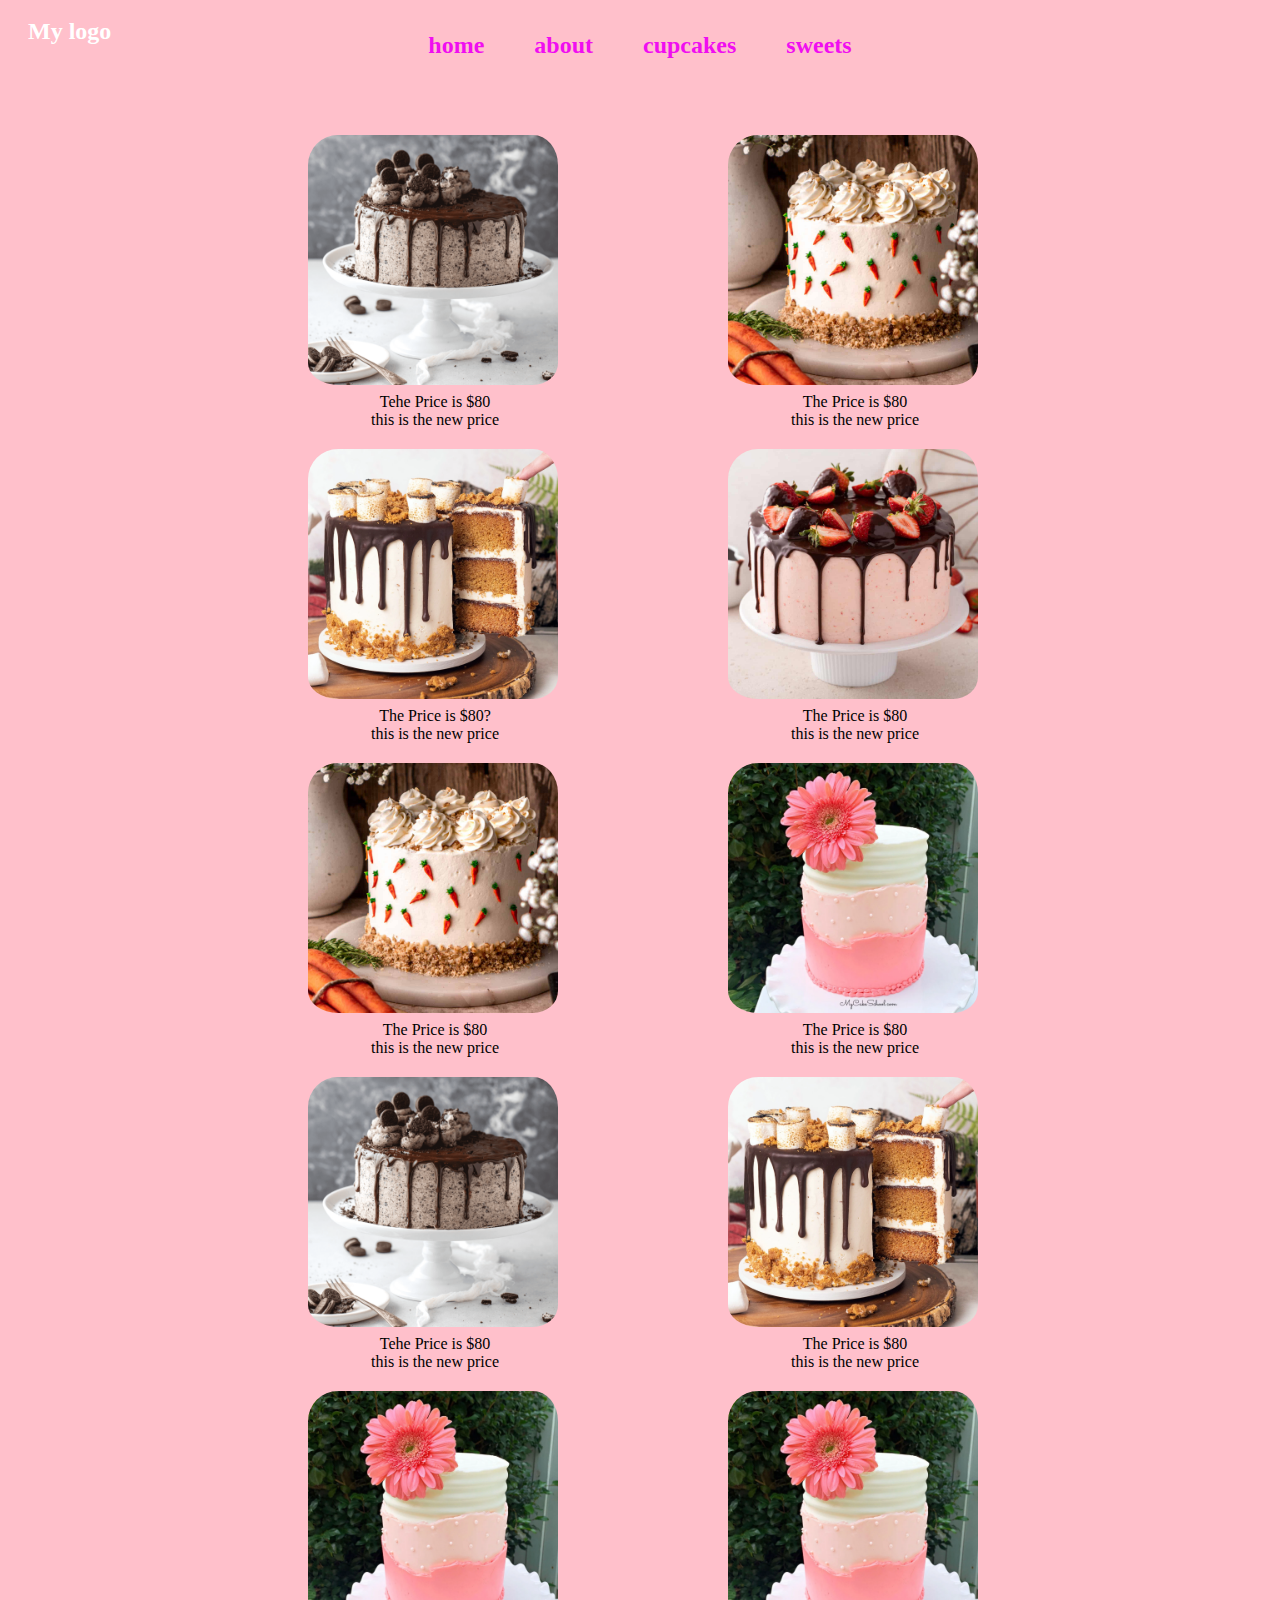
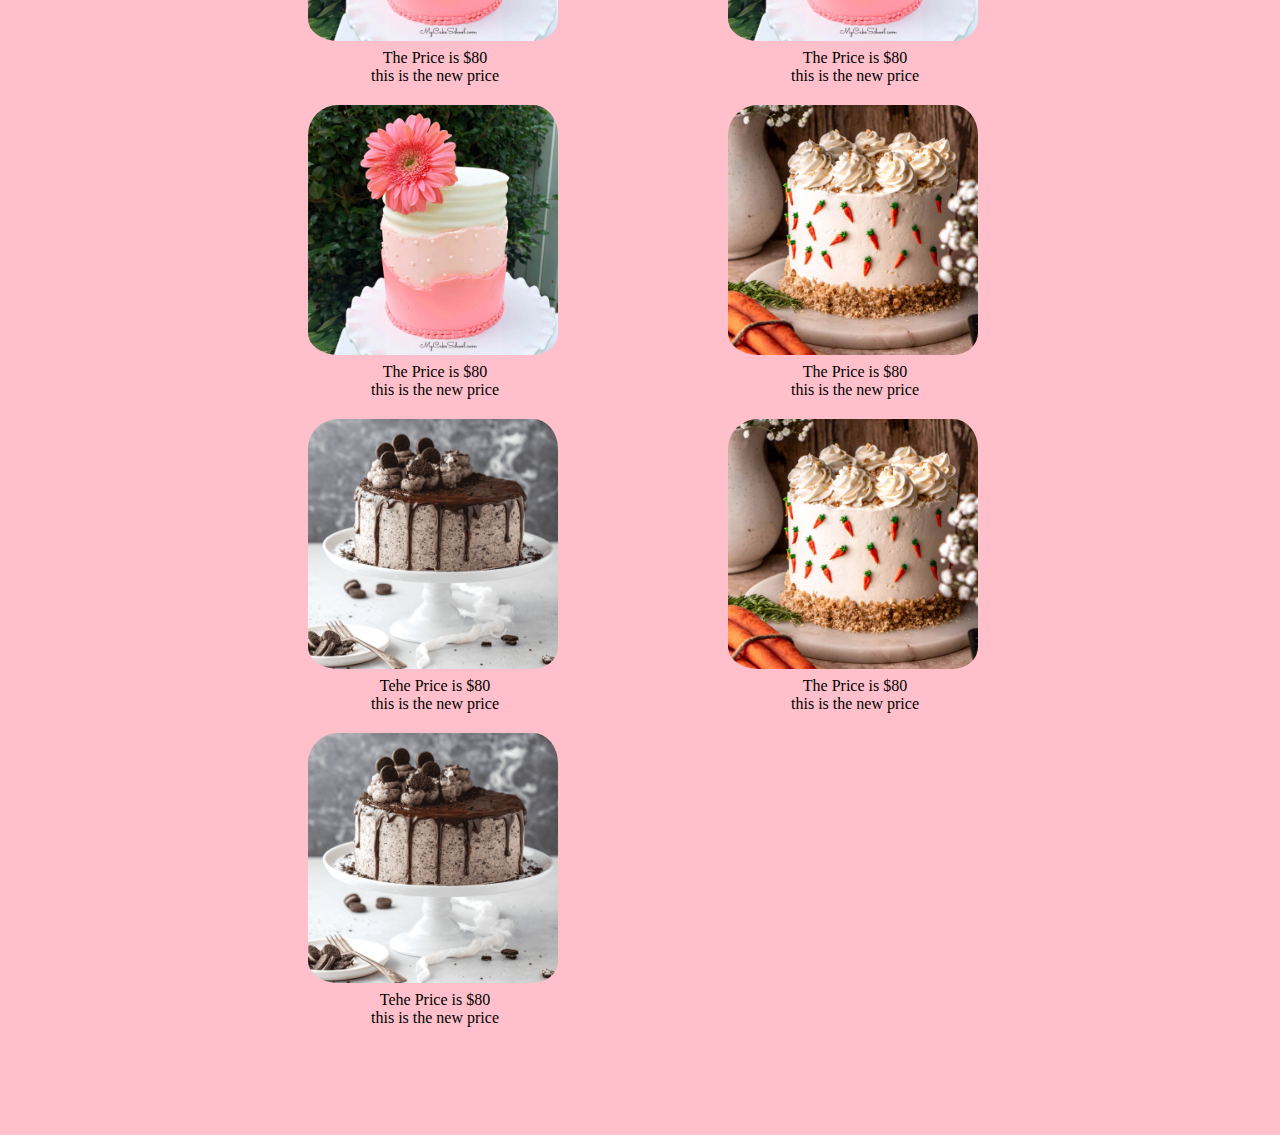
==== index.html @ 932d5a22 "Added a navbar, and images with each its only styling, flexbox, and scalability" ====
<!DOCTYPE html>
<html lang="en">
<head>
    <meta charset="UTF-8">
    <meta name="viewport" content="width=device-width, initial-scale=1.0">
    <title>Cakes</title>
    <link rel="stylesheet" href="styles.css">
</head>
<body>
    <nav class="navbar">
        <div class="nav-logo">My logo 
            <ul class="nav-links">
                <li><a href = "#home">home</a></li>
                <li><a href = "#about">about</a></li>
                <li><a href = "#cupcakes">cupcakes</a></li>
                <li><a href = "#sweets">sweets</a></li>    
            </ul>
            
        </div>

    
    </nav>

    <div class="image-grid">
        <p><img src="./pics/oreo.jpeg" alt="orea">Tehe Price is $80<br> this is the new price </p>        
        <p><img src="./pics/carrot.jpg" alt="girl">The Price is $80 <br> this is the new price</p>
        <p><img src="./pics/smores.jpeg" alt="smores.jpeg"> The Price is $80?<br> this is the new price</p>
        <p><img src="./pics/strawberry.jpg" alt="long">The Price is $80<br> this is the new price</p>
        <p><img src="./pics/carrot.jpg" alt="girl">The Price is $80<br> this is the new price</p>
        <p><img src="./pics/colorful.jpeg" alt="bunny">The Price is $80<br> this is the new price</p>
        <p><img src="./pics/oreo.jpeg" alt="oreo">Tehe Price is $80<br> this is the new price</p>
        <p><img src="./pics/smores.jpeg" alt="smores.jpeg">The Price is $80<br> this is the new price</p>
        <p><img src="./pics/colorful.jpeg" alt="colorful.jpeg">The Price is $80<br> this is the new price</p>
        <p><img src="./pics/colorful.jpeg" alt="colorful.jpeg">The Price is $80<br> this is the new price</p>
        <p><img src="./pics/colorful.jpeg" alt="colorful.jpeg">The Price is $80<br> this is the new price</p>
        <p><img src="./pics/carrot.jpg" alt="girl">The Price is $80<br> this is the new price</p>
        <p><img src="./pics/oreo.jpeg" alt="oreo">Tehe Price is $80<br> this is the new price</p> 
        <p><img src="./pics/carrot.jpg" alt="girl">The Price is $80<br> this is the new price</p>
        <p><img src="./pics/oreo.jpeg" alt="oreo">Tehe Price is $80<br> this is the new price</p> 
     </div>
</body>
</html>
---- styles.css ----
body {
    background-color: pink;
}

.navbar {
    display: flex;
    justify-content: space-between;
    align-items: center;
    padding: 10px 20px;
    color: #fff;
    
}

.nav-logo {
    font-size: 1.5em;
    font-weight: bold;
}

.nav-links {
    list-style: none;
    display: flex; /* Flexbox for horizontal alignment */
    justify-content: center; /* Center items horizontally */
    align-items: center; /* Center items vertically */
    gap: 50px; /* Spacing between links */
    position: absolute; /* Required for centering using top/left */
    top: 5%; /* Move down to 50% of the viewport height */
    left: 50%; /* Move right to 50% of the viewport width */
    transform: translate(-50%, -50%); /* Offset by half the width and height to center */
    padding: 0;
    margin: 0;
  }
  

.nav-links li{
    display: inline;
    

}

.nav-links a{
    text-decoration: none;
    color: rgb(240, 14, 240);
    
    transition: color 0.3s;
}

.nav-links a:hover {
    color: rgb(244, 50, 82);
}

/* imaage sections */
.image-grid {

    display: grid;
    /* grid-template-columns: repeat(4,300px); */
    grid-template-columns: repeat(auto-fit, minmax(400px,400px));
    /* padding-bottom: 200px; */
    /* padding-left: 40px;
    padding-right: 50px; */
    padding: 80px 20px 100px 80px;
    /* grid-template-rows: 150px 200px; */
    margin-right: 50px ;
    margin-left: 50;
    gap: 20px;
    place-items: center;
    align-items: center;
    justify-content: center;
    transition: transform 0.5s ease-in-out;
    transform: scale(1);                                    /* able to scale opacity, and scaling the size of the image */
    /* background-color: black; */
}

.image-grid img {
    width: 250px; /* Set a fixed width ||  The height: 200px combined with object-fit: cover is causing the images to maintain their aspect ratio while filling a 200px height container. */
    height: 250px;/* Set a fixed height */
    padding-right: 5px;
    padding-bottom: 8px;
    align-items: center;
    justify-content: center;
    /* height: 100%; */
    object-fit: cover; /* this is op, it makes the image good quality changes the scene a bit */
    border-radius: 30px;
}

.image-grid p {
    
    margin: 0;
    padding: 0;
    display: flex;
    text-align: center;
    flex-direction: column;
    align-items: center;
    font-size: 16px;
    color: var(--color);
    

}
.image-grid img:hover {
    transform: scale(1.1);
    /* border-radius: 0; */
    
    
    /* width: 280px;
    height: 280px; */
    /* transition-delay: 5; */
    /* content: url('./pics/blossom.jpg'); */
} 
/* These are all the individiual Photos for slide show presentations -------------------------------------------------------------------------------------------------------------------------------- */

img[src='./pics/blossom.jpg']:hover {  /* blossom => anime girl*/

    content: url('./pics/animegirl.jpg');
}
img[src='./pics/animegirl.jpg']:hover {     /* animegirl => long*/
    content: url('./pics/long.jpg');
}
img[src='./pics/bunny.jpg']:hover{ 
    content: url('./pics/stretch.jpg')       /* bunny => stretch*/
}
img[src='./pics/stretch.jpg']:hover {
    content: url('./pics/bunny.jpg');       /* stretch => bunny*/
}
img[src='./pics/long.jpg']:hover{
    content: url('./pics/stretch.jpg');     /* long => stretch*/
}
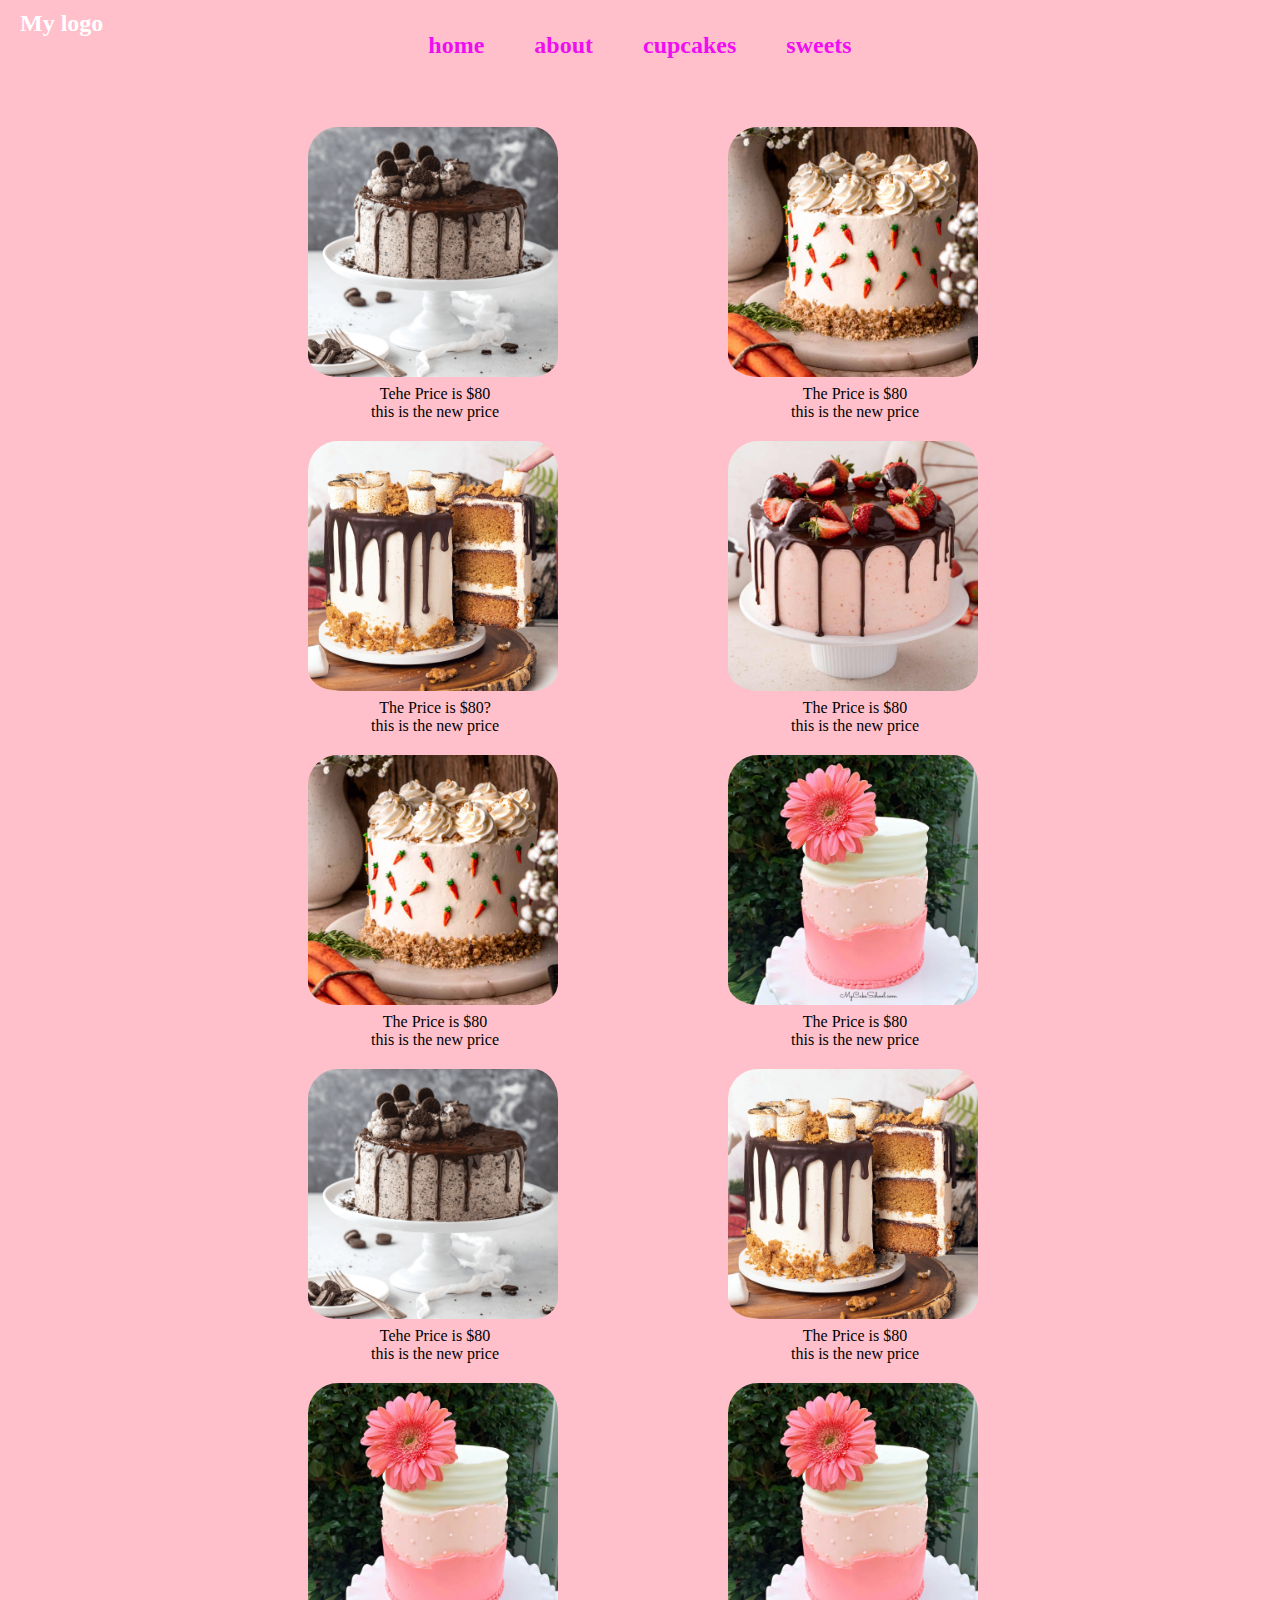
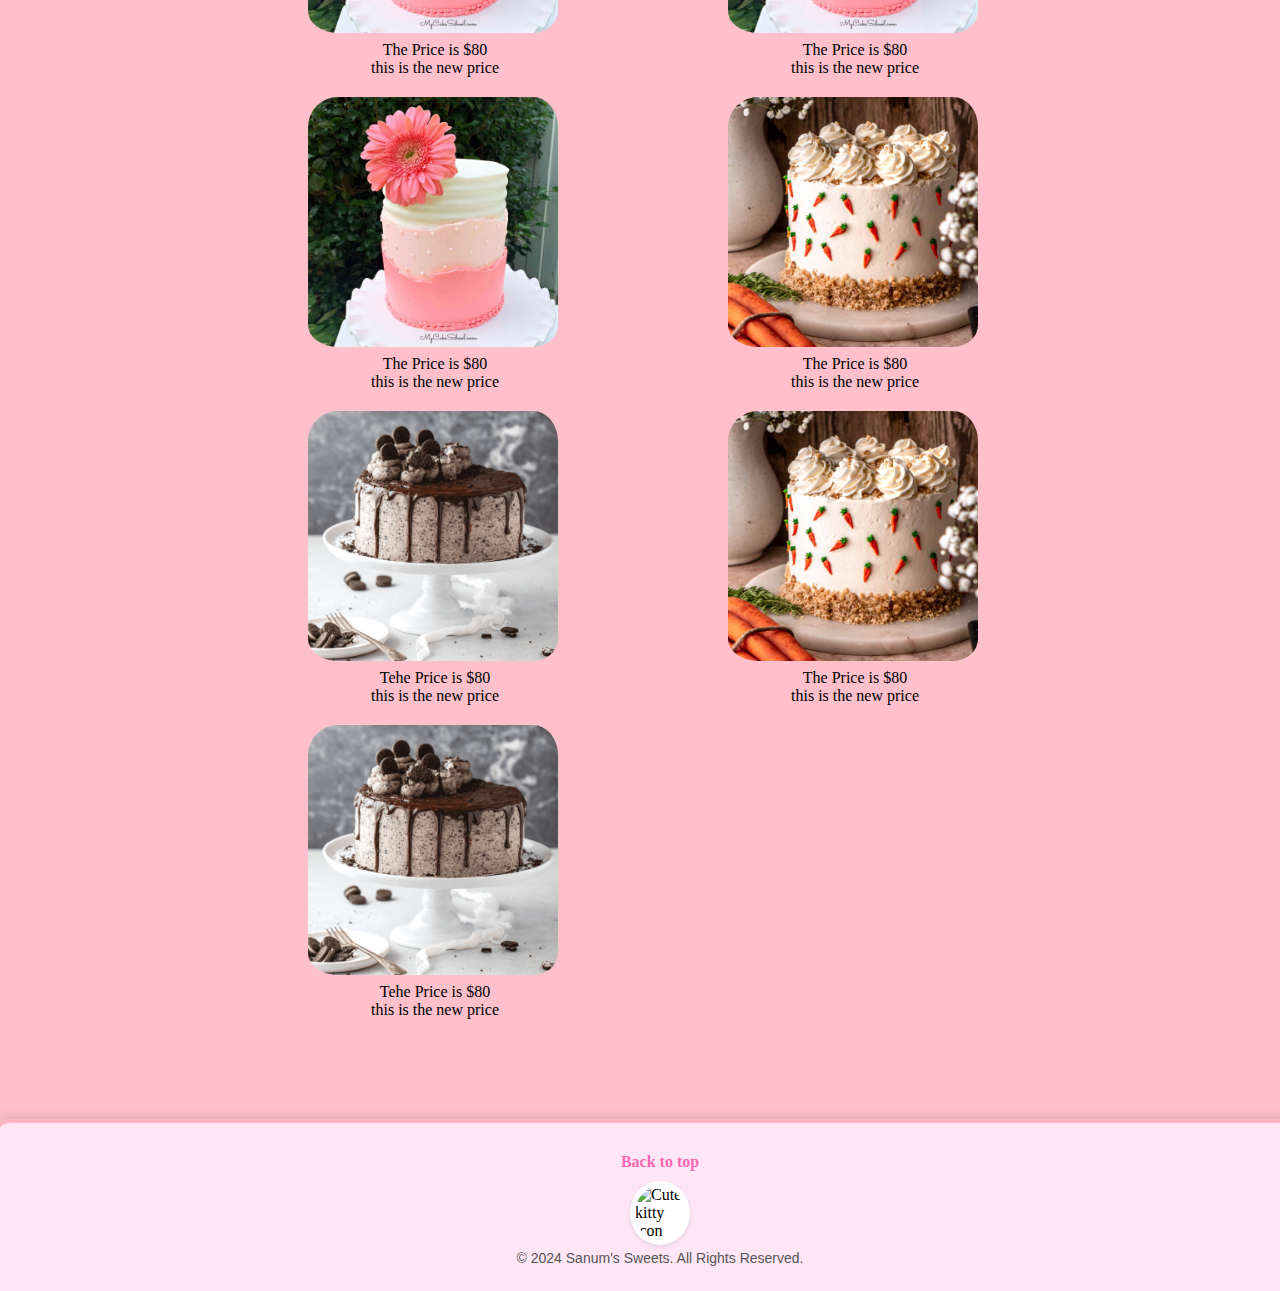
==== commit df1d2d59: "Redesigned the footer with a pastel pink background, rounded corners, and a cute kitty icon. Added a" ====
--- a/index.html
+++ b/index.html
@@ -38,5 +38,13 @@
         <p><img src="./pics/carrot.jpg" alt="girl">The Price is $80<br> this is the new price</p>
         <p><img src="./pics/oreo.jpeg" alt="oreo">Tehe Price is $80<br> this is the new price</p> 
      </div>
+
+     <footer>
+        <a href="#top">Back to top</a>
+        <img src="https://encrypted-tbn0.gstatic.com/images?q=tbn:ANd9GcQUD9t75Qte9-vllwHsioZfg6RMy94X85GHIA&s" alt="Cute kitty icon">
+        <p>© 2024 Sanum's Sweets. All Rights Reserved.</p>
+    </footer>
+    
+    
 </body>
 </html>--- a/styles.css
+++ b/styles.css
@@ -1,5 +1,12 @@
-body {
+:root{
+    --cottonB: rgb(133, 190, 240);
+    --pink: pink; /* Hot Pink */
+}
+body, html {
     background-color: pink;
+    margin: 0;
+    padding: 0;
+    width: 100%;
 }
 
 .navbar {
@@ -91,35 +98,94 @@
     flex-direction: column;
     align-items: center;
     font-size: 16px;
-    color: var(--color);
+    color: rgb(0, 0, 0);
     
 
 }
 .image-grid img:hover {
     transform: scale(1.1);
-    /* border-radius: 0; */
+} 
+/* These are all the individiual Photos for slide show presentations -------------------------------------------------------------------------------------------------------------------------------- */
+/* 
+img[src='./pics/blossom.jpg']:hover {  
+
+    content: url('./pics/oreo.jpg');
+}
+img[src='./pics/oreo.jpg']:hover {    
+    content: url('./pics/long.jpg');
+}
+img[src='./pics/strawberry.jpg']:hover{ 
+    content: url('./pics/pink.jpeg')       
+}
+img[src='./pics/stretch.jpg']:hover {
+    content: url('./pics/strawberry.jpg');       
+}
+img[src='./pics/long.jpg']:hover{
+    content: url('./pics/pink.jpeg');     
+} */
+
+
+/* scrollbar */
+::-webkit-scrollbar {
+    width: 8px;
+}
+::-webkit-scrollbar {
+    background: none;
+}
+::-webkit-scrollbar-thumb {
+    background: var(--cottonB);
+    border-radius: 40px;
+    margin-right: 20px;
     
     
-    /* width: 280px;
-    height: 280px; */
-    /* transition-delay: 5; */
-    /* content: url('./pics/blossom.jpg'); */
-} 
-/* These are all the individiual Photos for slide show presentations -------------------------------------------------------------------------------------------------------------------------------- */
+    
+}
 
-img[src='./pics/blossom.jpg']:hover {  /* blossom => anime girl*/
+::selection {
+    background-color: none;
+    color:  var(--cottonB);
+}
 
-    content: url('./pics/animegirl.jpg');
+footer {
+    background-color: #ffe6f7; /* Soft pastel pink */
+    margin: 0;
+    padding: 20px;
+    height: auto;
+    width: 100%;
+    display: flex;
+    flex-direction: column;
+    align-items: center;
+    justify-content: center;
+    border-top: 4px solid #ffb6c1; /* Light border for decoration */
+    box-shadow: 0 -4px 10px rgba(0, 0, 0, 0.1); /* Soft shadow */
+    border-radius: 10px 10px 0 0; /* Rounded top corners */
 }
-img[src='./pics/animegirl.jpg']:hover {     /* animegirl => long*/
-    content: url('./pics/long.jpg');
+
+footer p {
+    color: #555; /* Softer text color */
+    margin: 5px 0;
+    font-size: 14px;
+    font-family: "Comic Sans MS", cursive, sans-serif; /* Playful font */
 }
-img[src='./pics/bunny.jpg']:hover{ 
-    content: url('./pics/stretch.jpg')       /* bunny => stretch*/
+
+footer a {
+    text-decoration: none;
+    color: #ff69b4; /* Hot pink link */
+    font-weight: bold;
+    margin-top: 10px;
 }
-img[src='./pics/stretch.jpg']:hover {
-    content: url('./pics/bunny.jpg');       /* stretch => bunny*/
+
+footer a:hover {
+    color: #ff1493; /* Darker pink on hover */
+    text-decoration: underline;
 }
-img[src='./pics/long.jpg']:hover{
-    content: url('./pics/stretch.jpg');     /* long => stretch*/
-}+
+footer img {
+    width: 50px; /* Cute icon size */
+    height: auto;
+    margin-top: 10px;
+    border-radius: 50%; /* Make it circular */
+    background: #fff; /* Add background for contrast */
+    padding: 5px; /* Padding for the circular icon */
+    box-shadow: 0 2px 5px rgba(0, 0, 0, 0.1); /* Subtle shadow */
+}
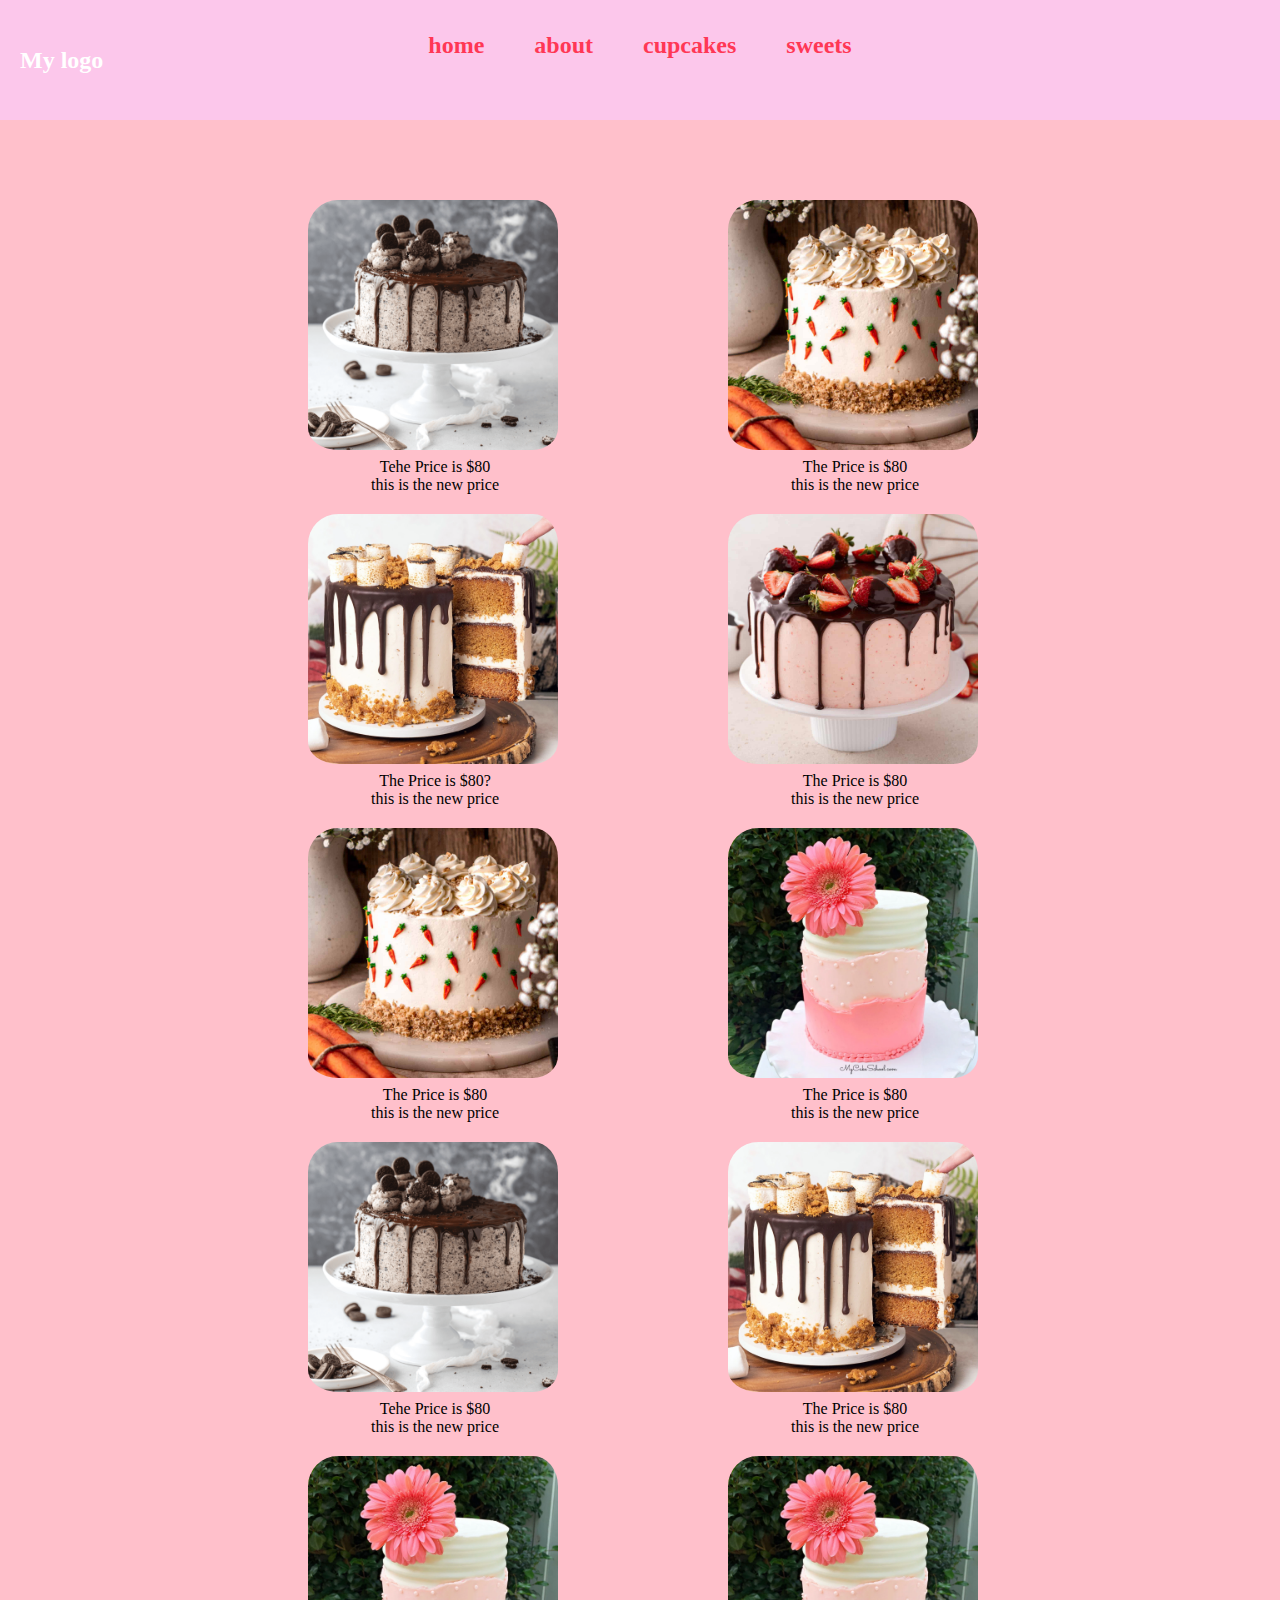
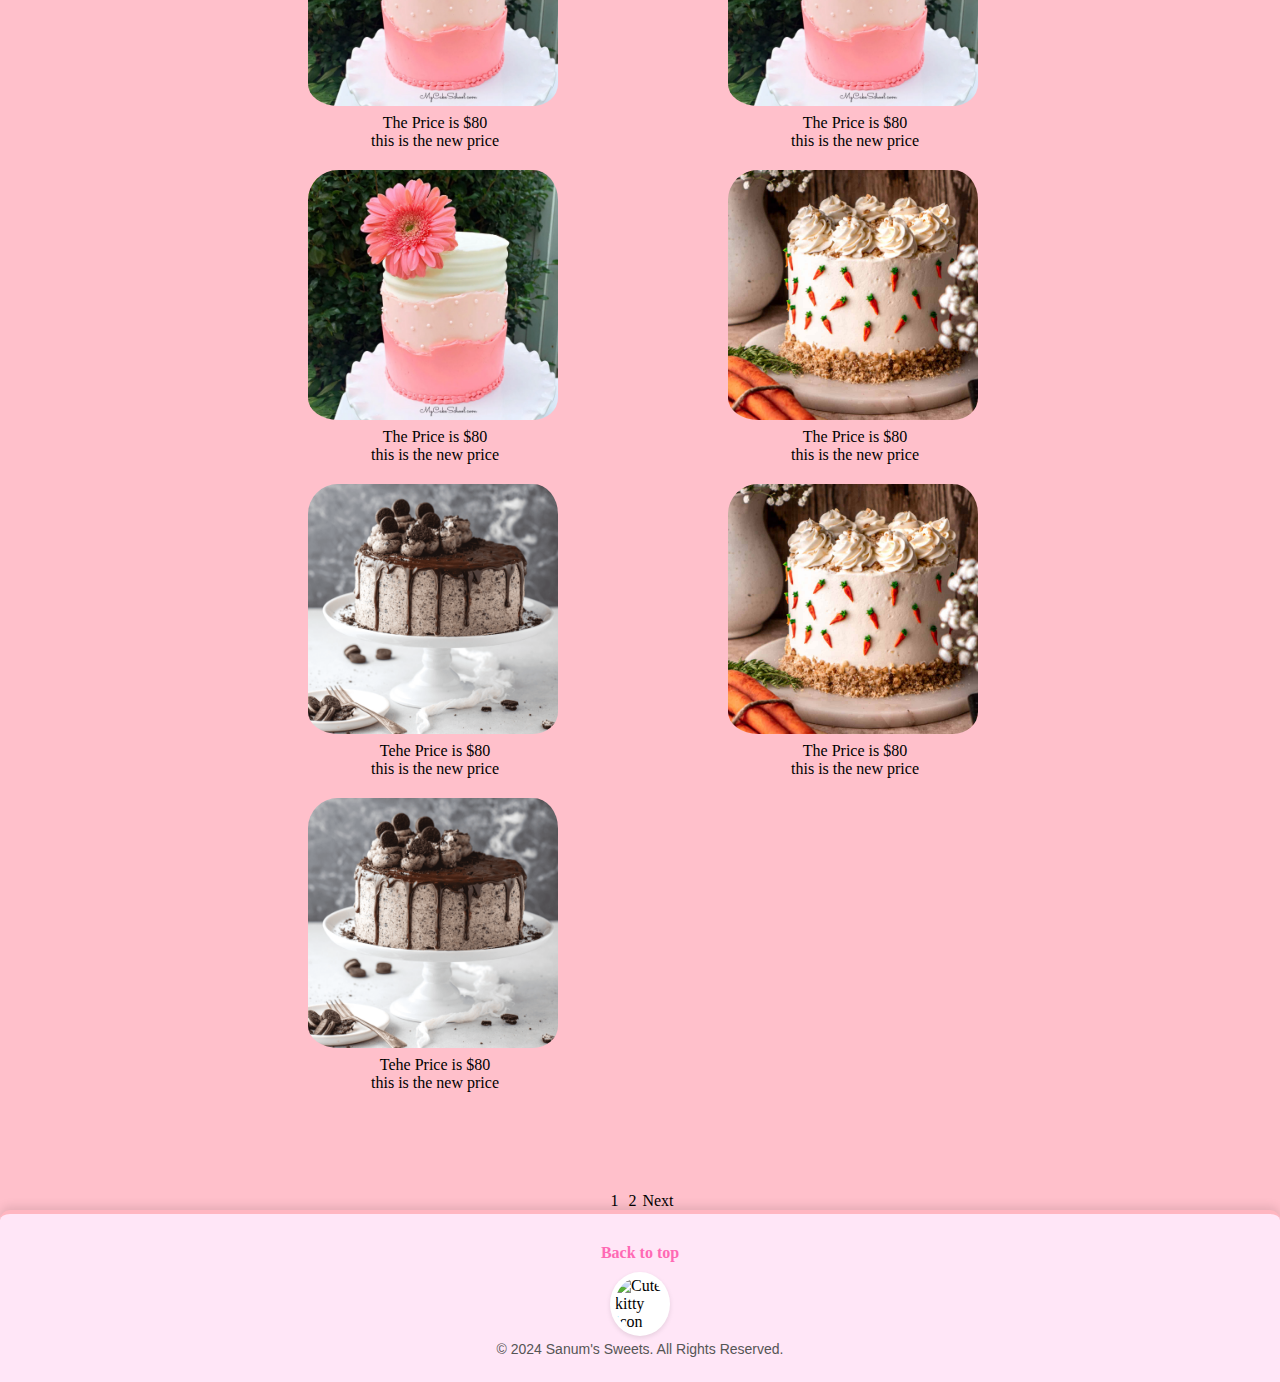
==== commit 968d2fef: "Added a second page with a new design. Updated the styling for the footer to enhance its appearance." ====
--- a/index.html
+++ b/index.html
@@ -39,7 +39,15 @@
         <p><img src="./pics/oreo.jpeg" alt="oreo">Tehe Price is $80<br> this is the new price</p> 
      </div>
 
+    <div class="page-numbers">
+        <a id="one" href="index.html">1</a>
+        <a id="two" href="page2.html">2</a>
+        <a id="next" href="page2.html">Next</a>
+
+    </div>
+
      <footer>
+       
         <a href="#top">Back to top</a>
         <img src="https://encrypted-tbn0.gstatic.com/images?q=tbn:ANd9GcQUD9t75Qte9-vllwHsioZfg6RMy94X85GHIA&s" alt="Cute kitty icon">
         <p>© 2024 Sanum's Sweets. All Rights Reserved.</p>
--- a/styles.css
+++ b/styles.css
@@ -15,6 +15,8 @@
     align-items: center;
     padding: 10px 20px;
     color: #fff;
+    background-color: #fcc7eb;;
+    height: 100px;
     
 }
 
@@ -35,6 +37,7 @@
     transform: translate(-50%, -50%); /* Offset by half the width and height to center */
     padding: 0;
     margin: 0;
+   
   }
   
 
@@ -46,7 +49,7 @@
 
 .nav-links a{
     text-decoration: none;
-    color: rgb(240, 14, 240);
+    color: rgb(255, 55, 85);
     
     transition: color 0.3s;
 }
@@ -159,6 +162,8 @@
     border-top: 4px solid #ffb6c1; /* Light border for decoration */
     box-shadow: 0 -4px 10px rgba(0, 0, 0, 0.1); /* Soft shadow */
     border-radius: 10px 10px 0 0; /* Rounded top corners */
+    /* overflow-x: hidden; */
+    box-sizing: border-box;
 }
 
 footer p {
@@ -189,3 +194,29 @@
     padding: 5px; /* Padding for the circular icon */
     box-shadow: 0 2px 5px rgba(0, 0, 0, 0.1); /* Subtle shadow */
 }
+
+.page-numbers{
+    display: flex;
+    justify-content: center;
+    align-items: center;
+    gap: 2px;
+}
+:where(#one, #two, #next) {
+    /* border-radius: 0%; */
+    /* background-color: rgb(253, 228, 228); */
+    display: flex;
+    justify-content: center;
+    align-items: center;
+    text-decoration: none;
+    color: #000;
+
+}
+:where(#one, #two, #next):hover {
+    background-color: var(--cottonB);
+}
+.page-numbers #one, #two {
+    display: absolute;
+    padding: 0px 4px 0px 4px;
+    margin: 0;
+    gap: 0;
+}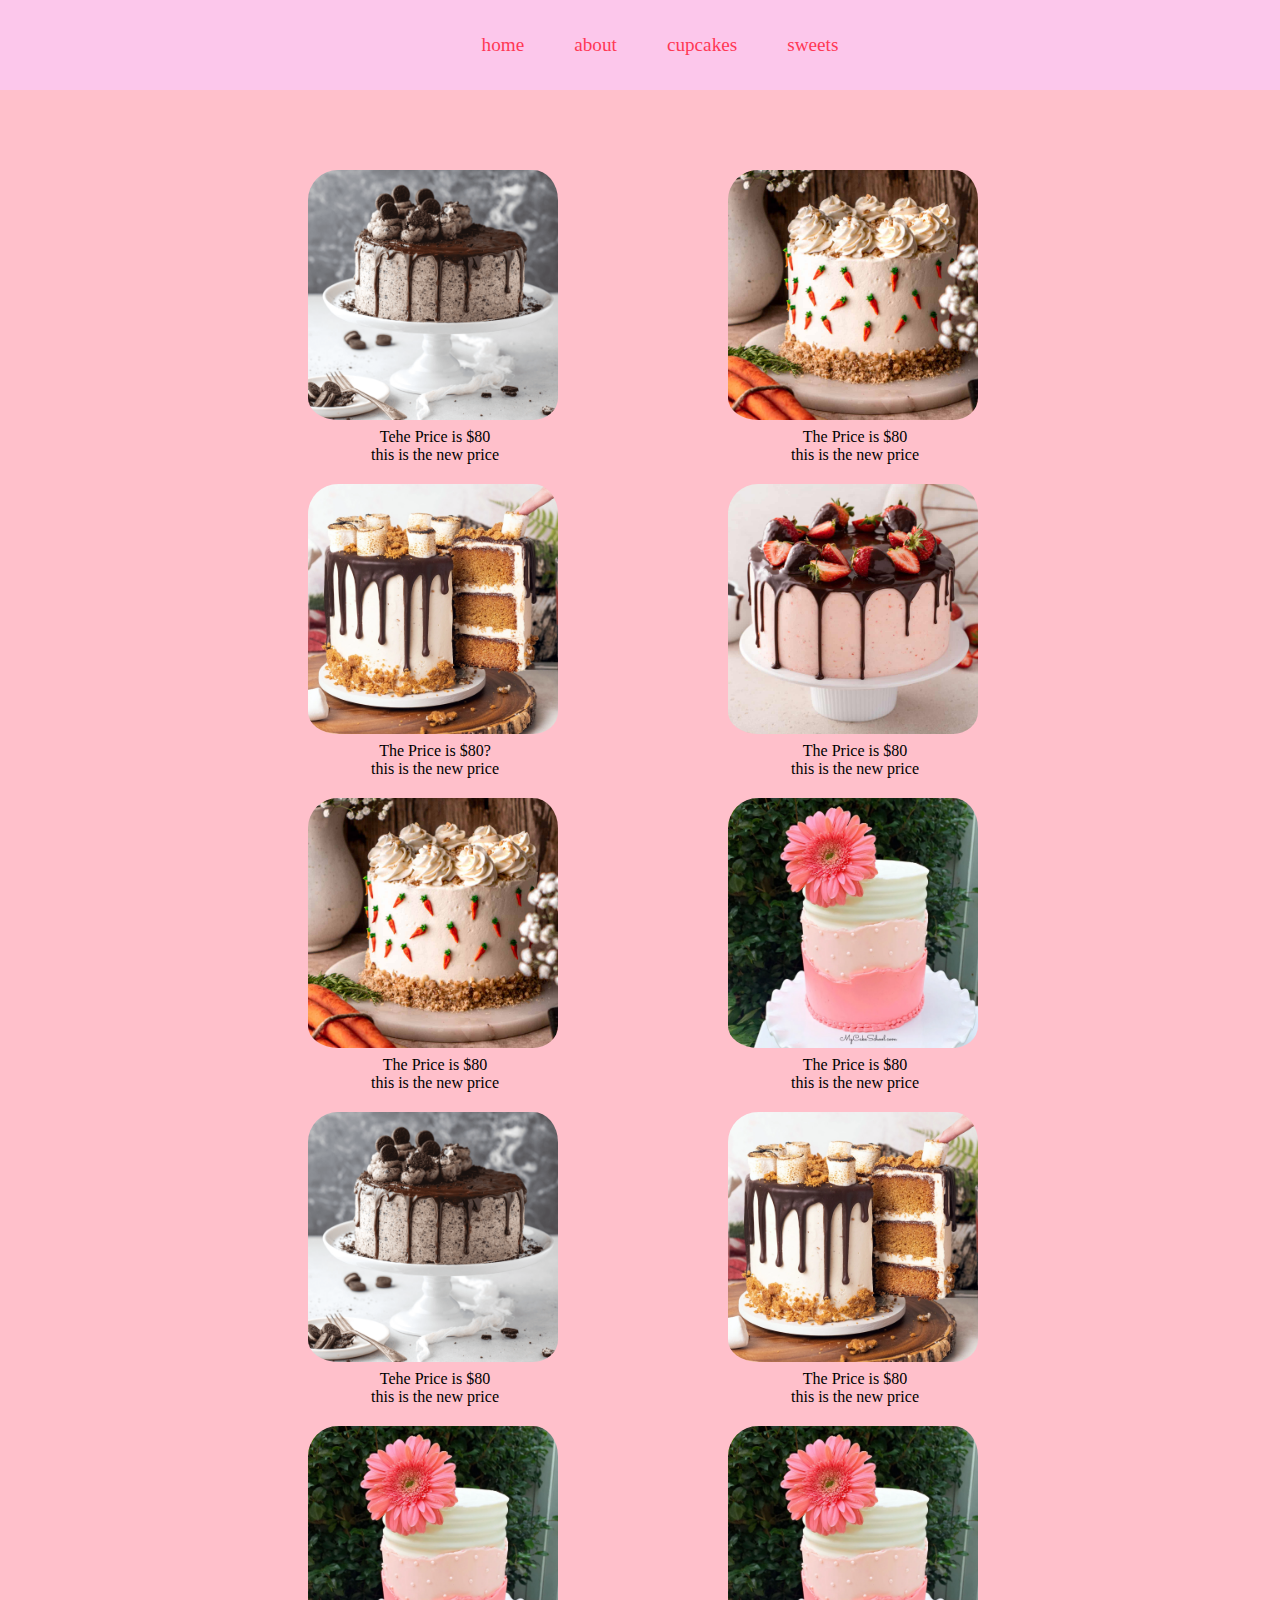
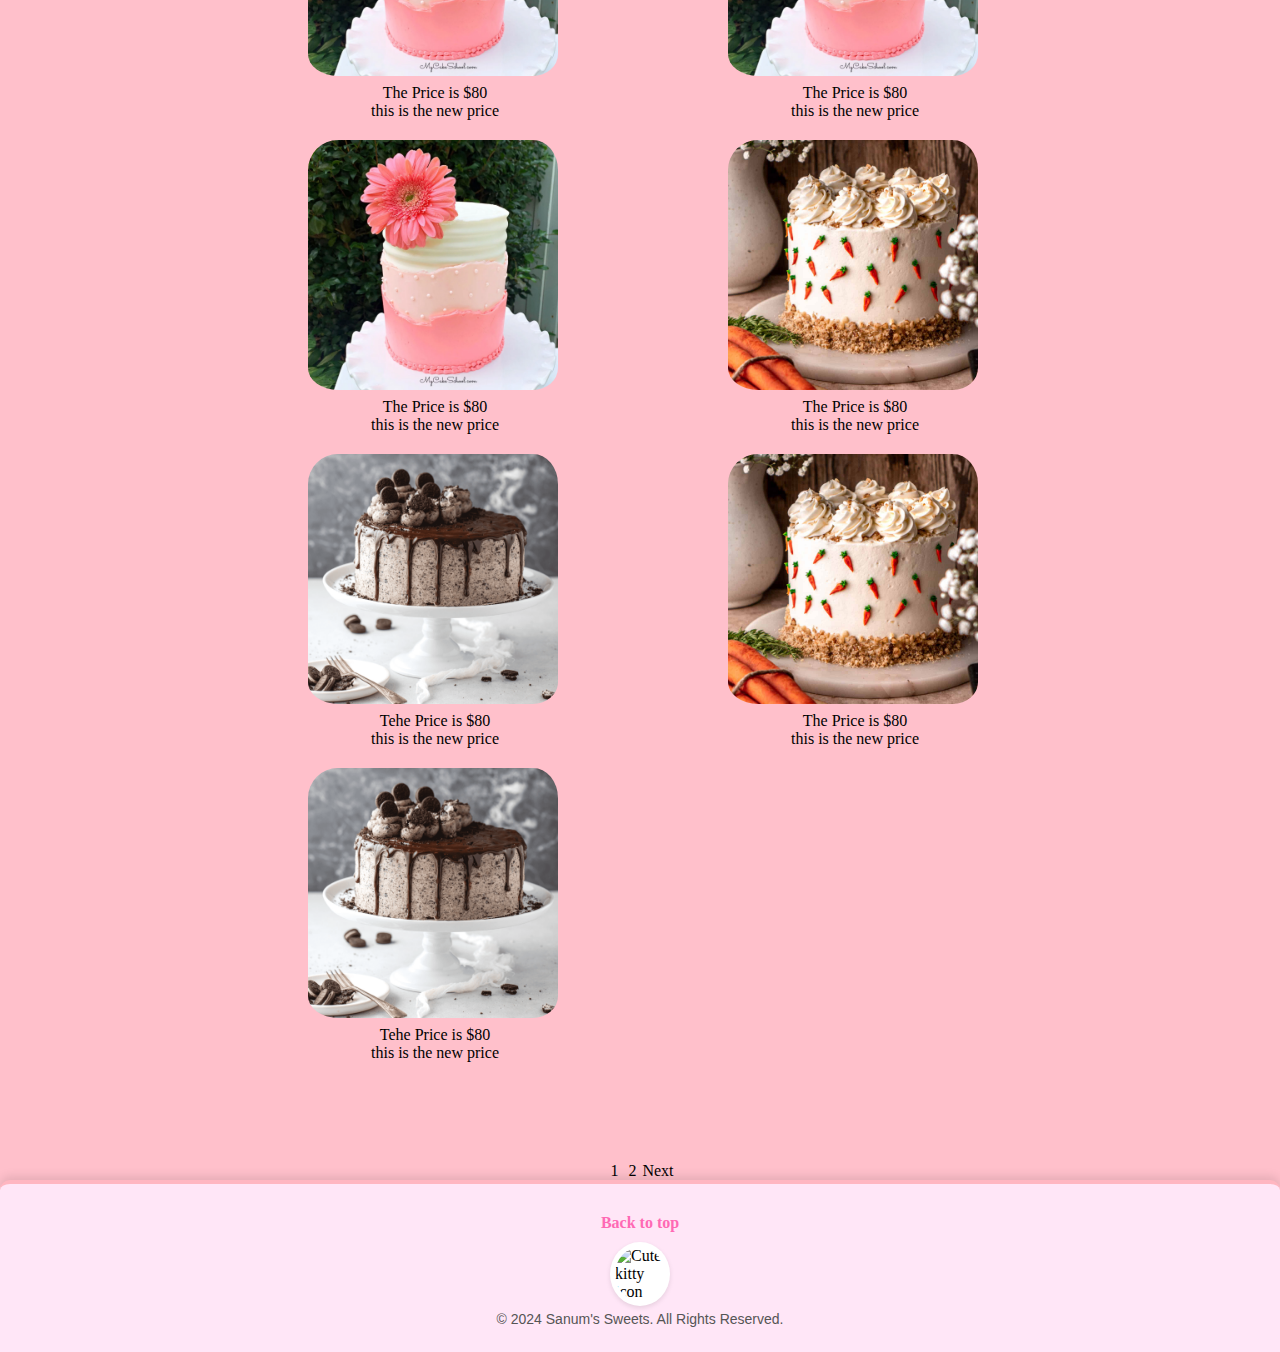
==== commit 283f3512: "Configuring the nav bar to be centered more accurately along with additional adjustment to the heade" ====
--- a/index.html
+++ b/index.html
@@ -8,17 +8,13 @@
 </head>
 <body>
     <nav class="navbar">
-        <div class="nav-logo">My logo 
+        <!-- <div class="nav-logo">Sanums Decorations</div> -->
             <ul class="nav-links">
                 <li><a href = "#home">home</a></li>
                 <li><a href = "#about">about</a></li>
                 <li><a href = "#cupcakes">cupcakes</a></li>
                 <li><a href = "#sweets">sweets</a></li>    
-            </ul>
-            
-        </div>
-
-    
+            </ul> 
     </nav>
 
     <div class="image-grid">
--- a/styles.css
+++ b/styles.css
@@ -11,32 +11,29 @@
 
 .navbar {
     display: flex;
-    justify-content: space-between;
-    align-items: center;
+    justify-content: center; /* Space between logo and nav links */
+    align-items: center; /* Center items vertically */
     padding: 10px 20px;
     color: #fff;
-    background-color: #fcc7eb;;
-    height: 100px;
-    
-}
+    background-color: #fcc7eb;
+    height: 70px;
+    display: flex;
+}
+
 
 .nav-logo {
     font-size: 1.5em;
     font-weight: bold;
-}
-
-.nav-links {
+    top: 0;
+}
+
+.navbar .nav-links {
     list-style: none;
     display: flex; /* Flexbox for horizontal alignment */
     justify-content: center; /* Center items horizontally */
     align-items: center; /* Center items vertically */
     gap: 50px; /* Spacing between links */
-    position: absolute; /* Required for centering using top/left */
-    top: 5%; /* Move down to 50% of the viewport height */
-    left: 50%; /* Move right to 50% of the viewport width */
-    transform: translate(-50%, -50%); /* Offset by half the width and height to center */
-    padding: 0;
-    margin: 0;
+    font-size: 1.2rem;
    
   }
   
@@ -212,7 +209,7 @@
 
 }
 :where(#one, #two, #next):hover {
-    background-color: var(--cottonB);
+    background-color:rgb(162, 216, 254);
 }
 .page-numbers #one, #two {
     display: absolute;
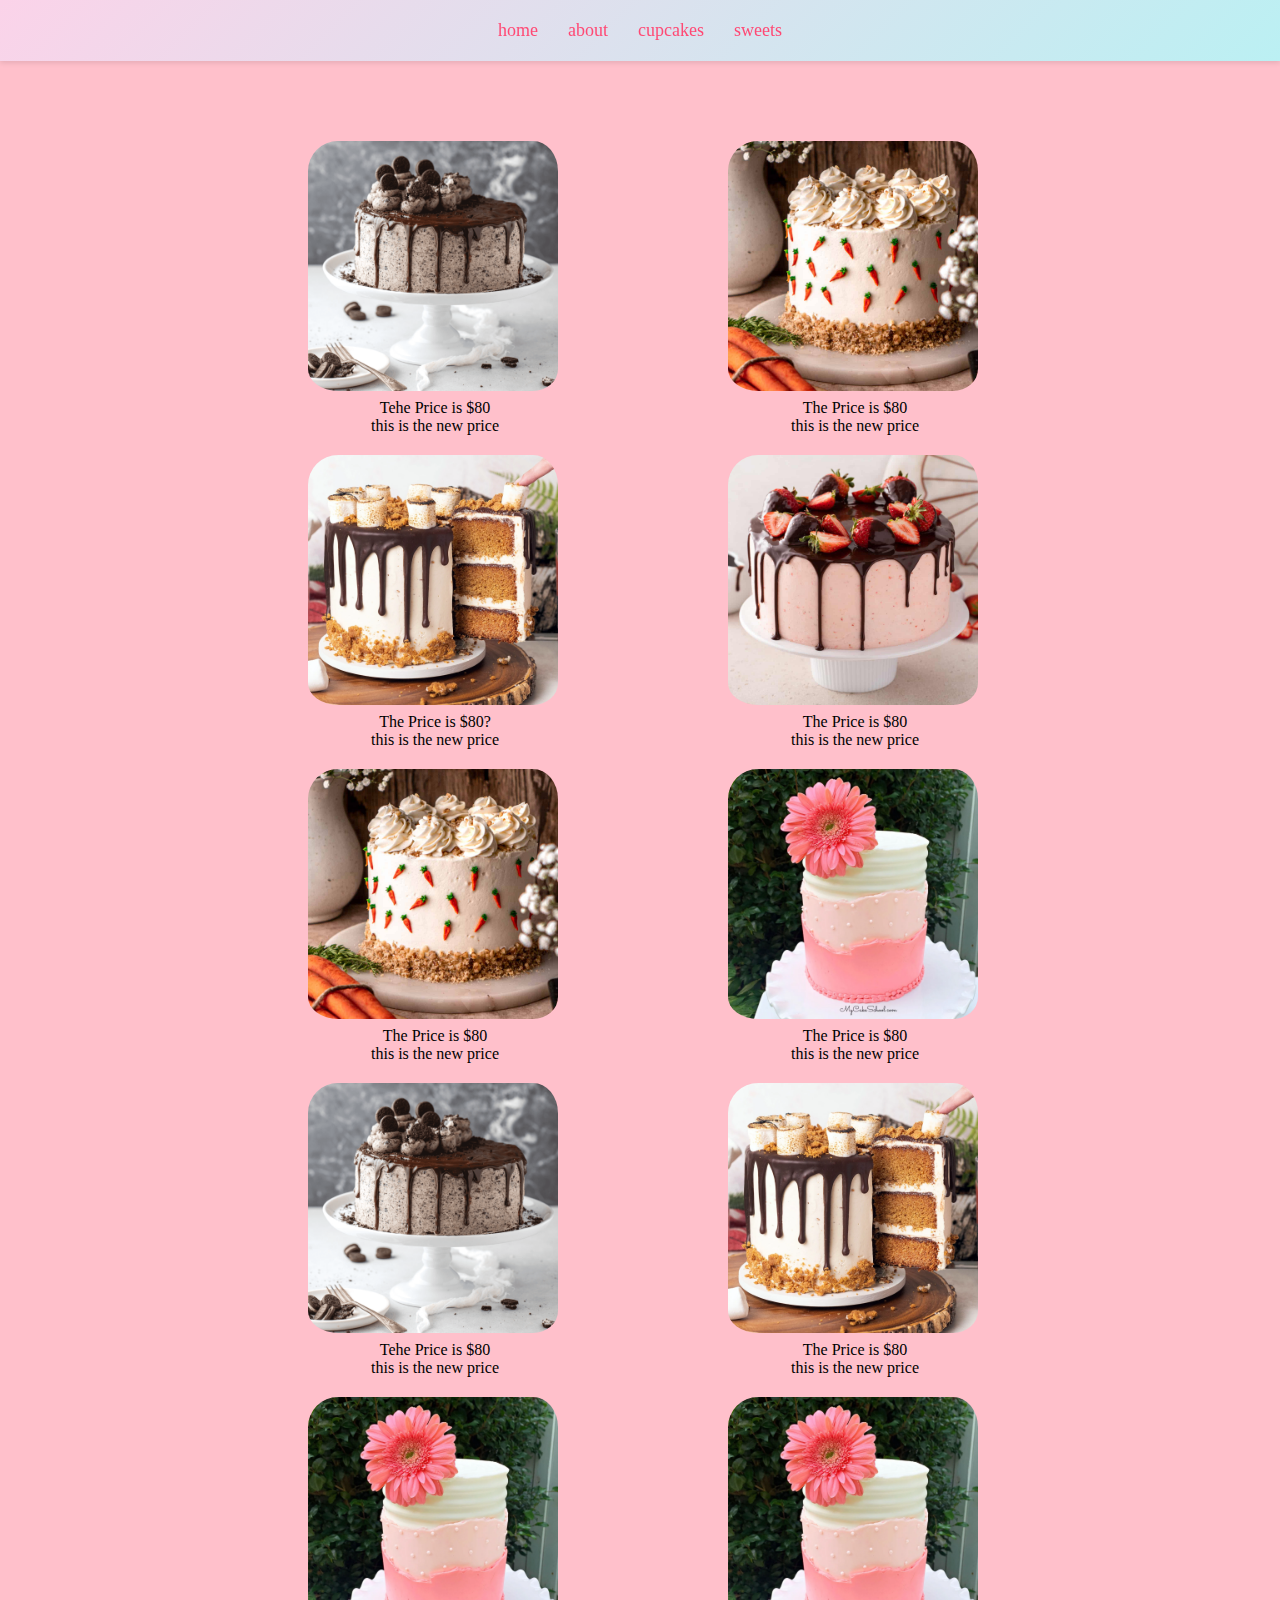
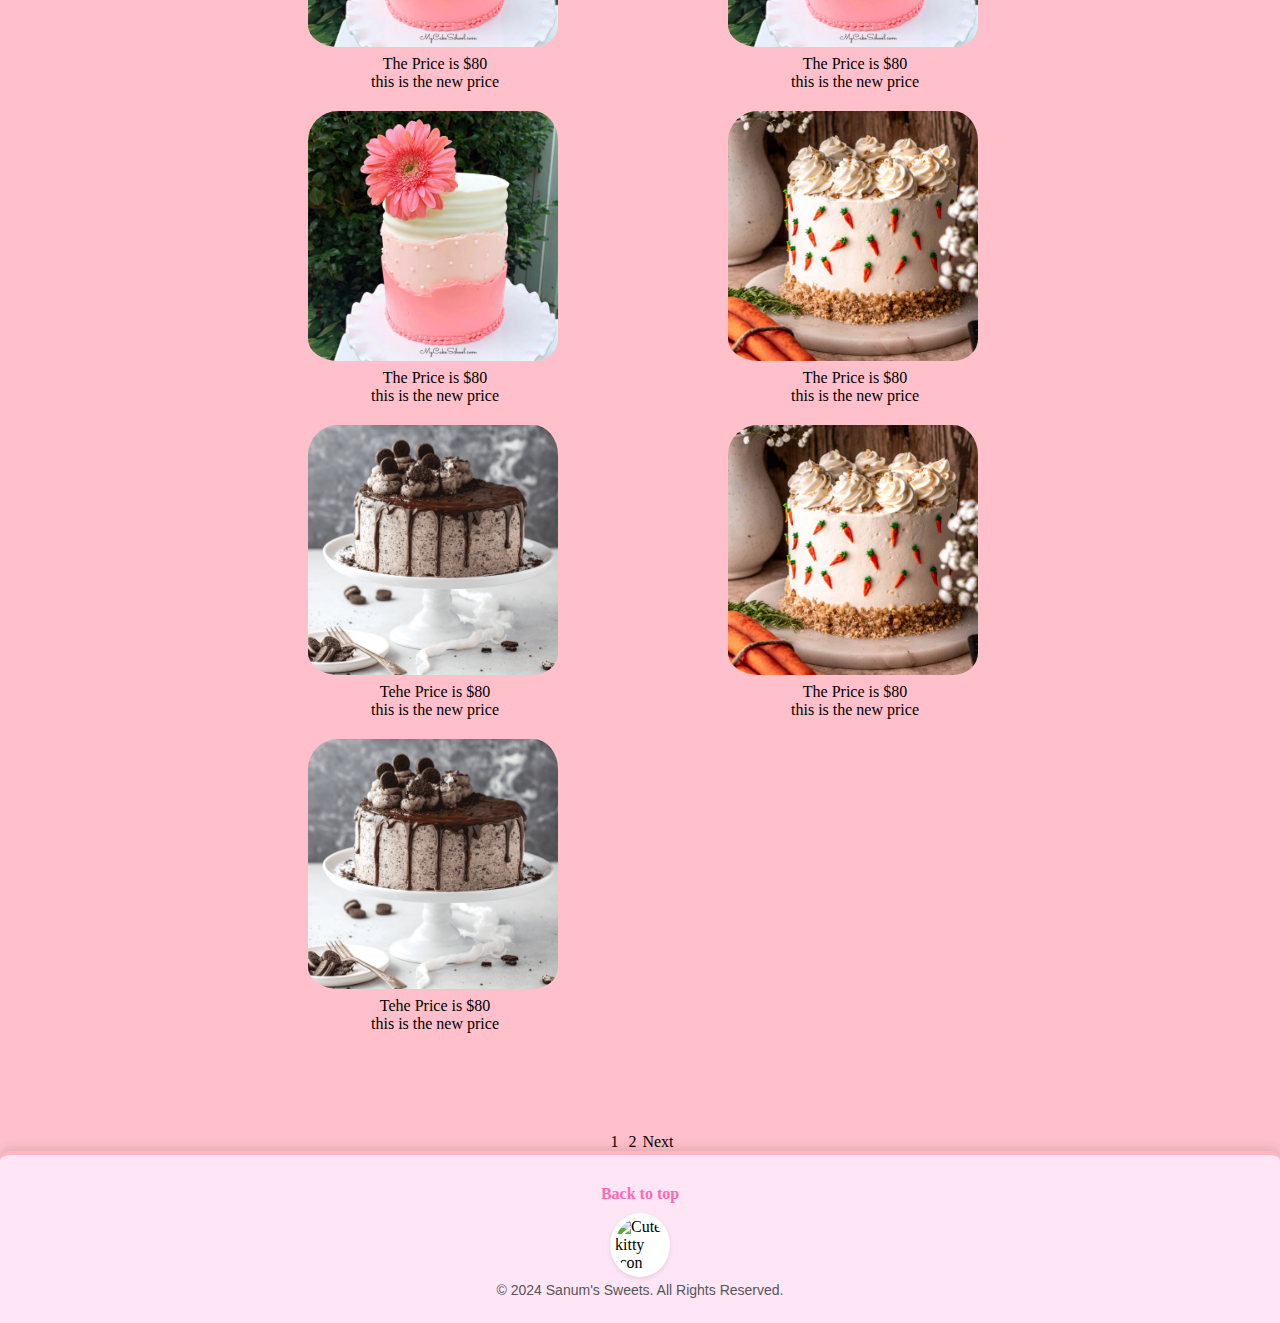
==== commit 6aedb601: "Improved header design to make it cuter, created a separate CSS file for styling, and optimized the " ====
--- a/index.html
+++ b/index.html
@@ -5,17 +5,10 @@
     <meta name="viewport" content="width=device-width, initial-scale=1.0">
     <title>Cakes</title>
     <link rel="stylesheet" href="styles.css">
+    <link rel="stylesheet" href="header.css">
 </head>
 <body>
-    <nav class="navbar">
-        <!-- <div class="nav-logo">Sanums Decorations</div> -->
-            <ul class="nav-links">
-                <li><a href = "#home">home</a></li>
-                <li><a href = "#about">about</a></li>
-                <li><a href = "#cupcakes">cupcakes</a></li>
-                <li><a href = "#sweets">sweets</a></li>    
-            </ul> 
-    </nav>
+    <div id="header-placeholder"></div>
 
     <div class="image-grid">
         <p><img src="./pics/oreo.jpeg" alt="orea">Tehe Price is $80<br> this is the new price </p>        
@@ -42,13 +35,9 @@
 
     </div>
 
-     <footer>
-       
-        <a href="#top">Back to top</a>
-        <img src="https://encrypted-tbn0.gstatic.com/images?q=tbn:ANd9GcQUD9t75Qte9-vllwHsioZfg6RMy94X85GHIA&s" alt="Cute kitty icon">
-        <p>© 2024 Sanum's Sweets. All Rights Reserved.</p>
-    </footer>
+    <div id="footer-placeholder"></div>
     
+    <script src="./template/load-template.js"></script>
     
 </body>
 </html>--- a/styles.css
+++ b/styles.css
@@ -9,51 +9,7 @@
     width: 100%;
 }
 
-.navbar {
-    display: flex;
-    justify-content: center; /* Space between logo and nav links */
-    align-items: center; /* Center items vertically */
-    padding: 10px 20px;
-    color: #fff;
-    background-color: #fcc7eb;
-    height: 70px;
-    display: flex;
-}
 
-
-.nav-logo {
-    font-size: 1.5em;
-    font-weight: bold;
-    top: 0;
-}
-
-.navbar .nav-links {
-    list-style: none;
-    display: flex; /* Flexbox for horizontal alignment */
-    justify-content: center; /* Center items horizontally */
-    align-items: center; /* Center items vertically */
-    gap: 50px; /* Spacing between links */
-    font-size: 1.2rem;
-   
-  }
-  
-
-.nav-links li{
-    display: inline;
-    
-
-}
-
-.nav-links a{
-    text-decoration: none;
-    color: rgb(255, 55, 85);
-    
-    transition: color 0.3s;
-}
-
-.nav-links a:hover {
-    color: rgb(244, 50, 82);
-}
 
 /* imaage sections */
 .image-grid {
--- a/header.css
+++ b/header.css
@@ -0,0 +1,35 @@
+header{
+    background: linear-gradient(135deg, #fbd3e9, #bbf0f3);
+    padding: 20px 0px;
+    text-align: center;
+    position: sticky;
+    top: 0;
+    z-index: 10;
+    box-shadow: 0px 2px 5px rgba(0,0,0,0.1);
+
+}
+
+nav ul{
+    list-style: none;
+    margin: 0;
+    padding: 0;
+    display: flex;
+    justify-content: center;
+    gap: 30px;
+}
+
+/* Navigation links */
+nav ul li a {
+    text-decoration: none;
+    font-family: 'Pacifico', cursive; /* Decorative font */
+    font-size: 18px;
+    color: #ff4974;
+    transition: color 0.3s ease, text-shadow 0.3s ease;
+  }
+/* Hover effect */
+nav ul li a:hover {
+    color: #ff2442;
+    text-shadow: 0 2px 4px rgba(0, 0, 0, 0.2);
+  }
+
+  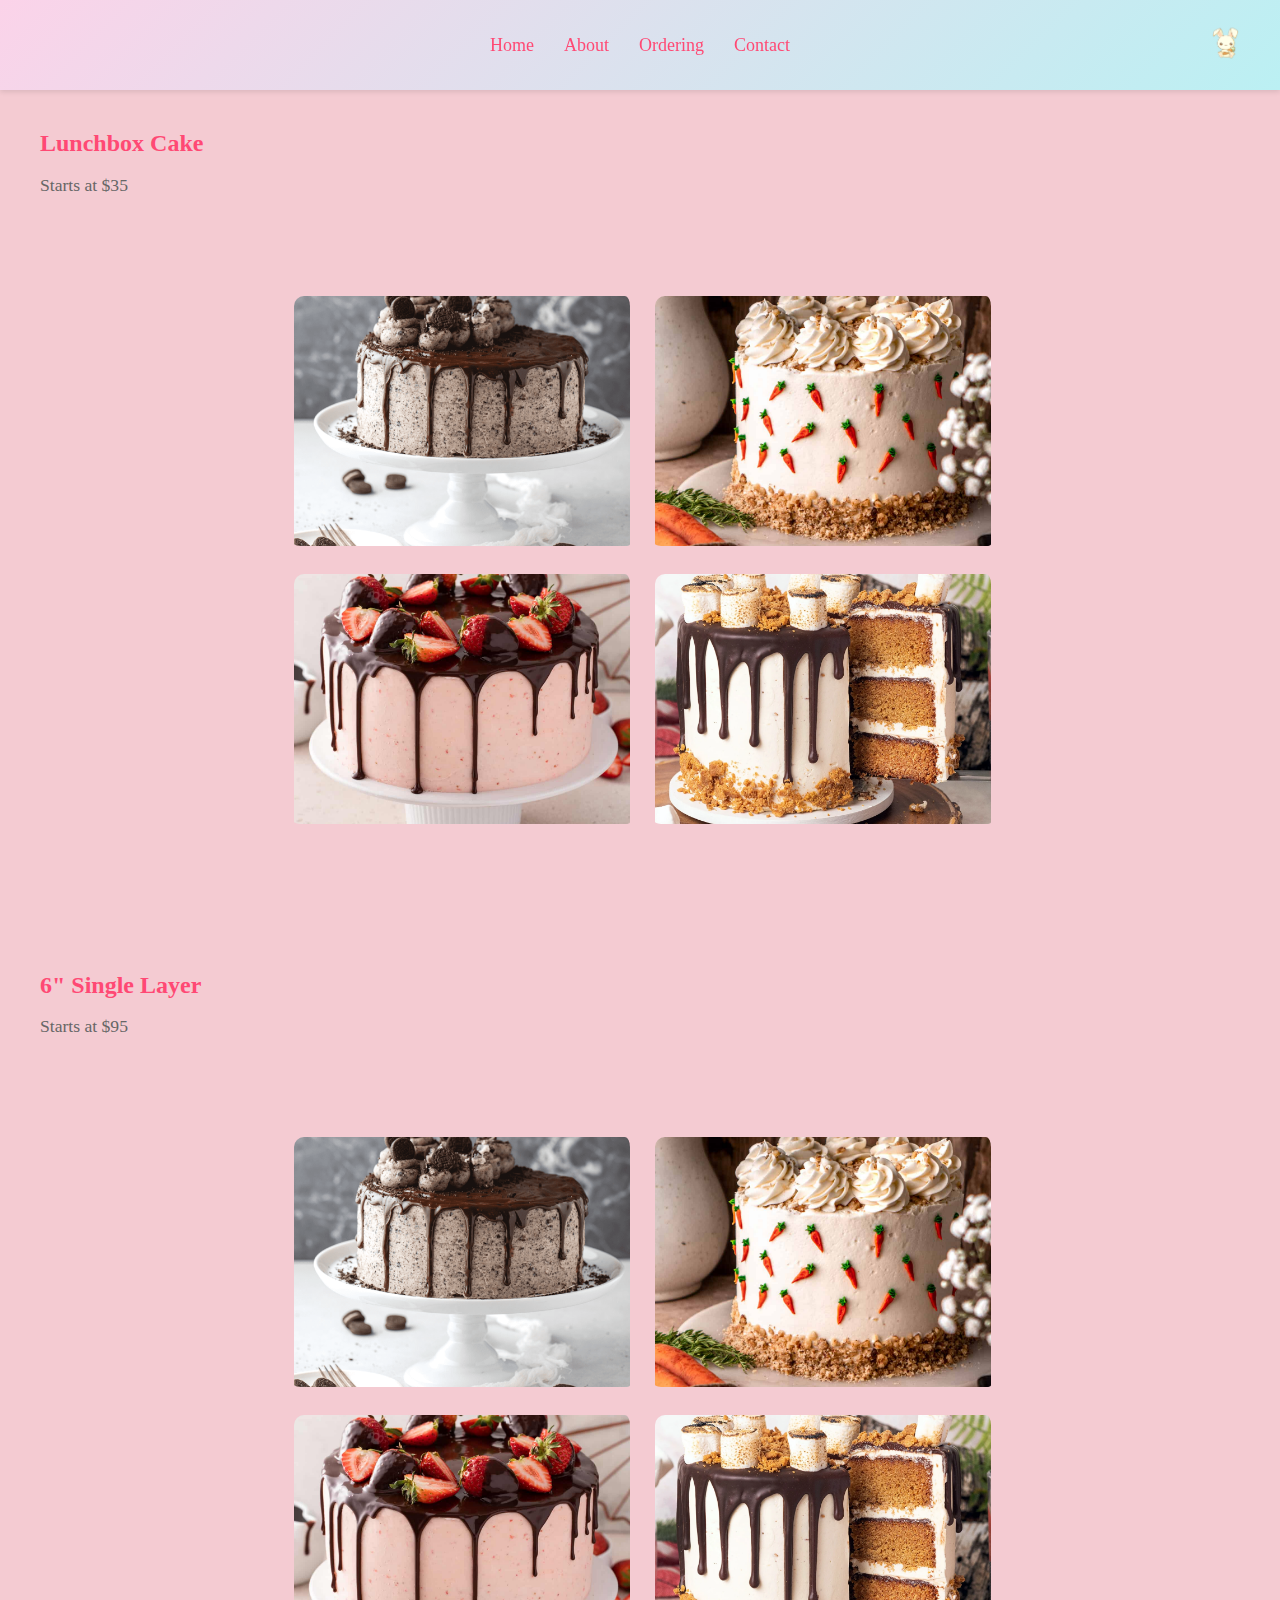
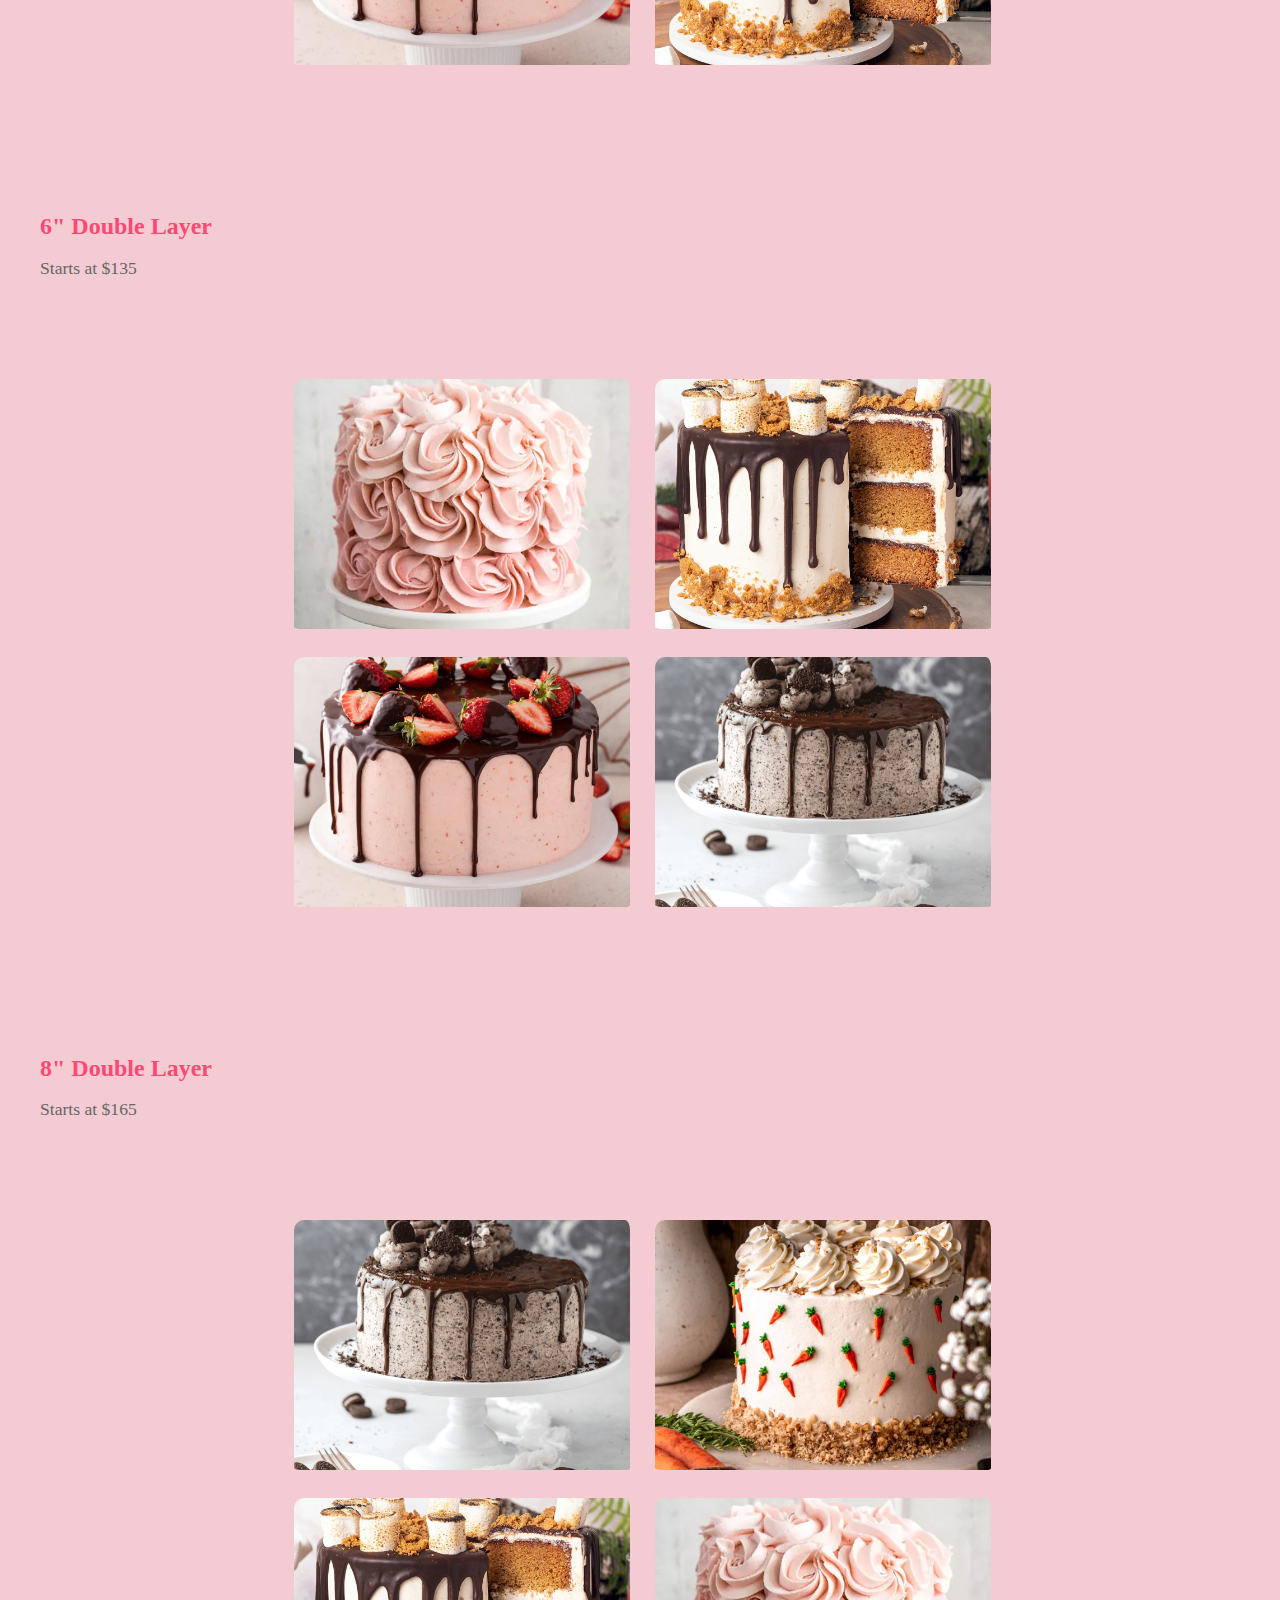
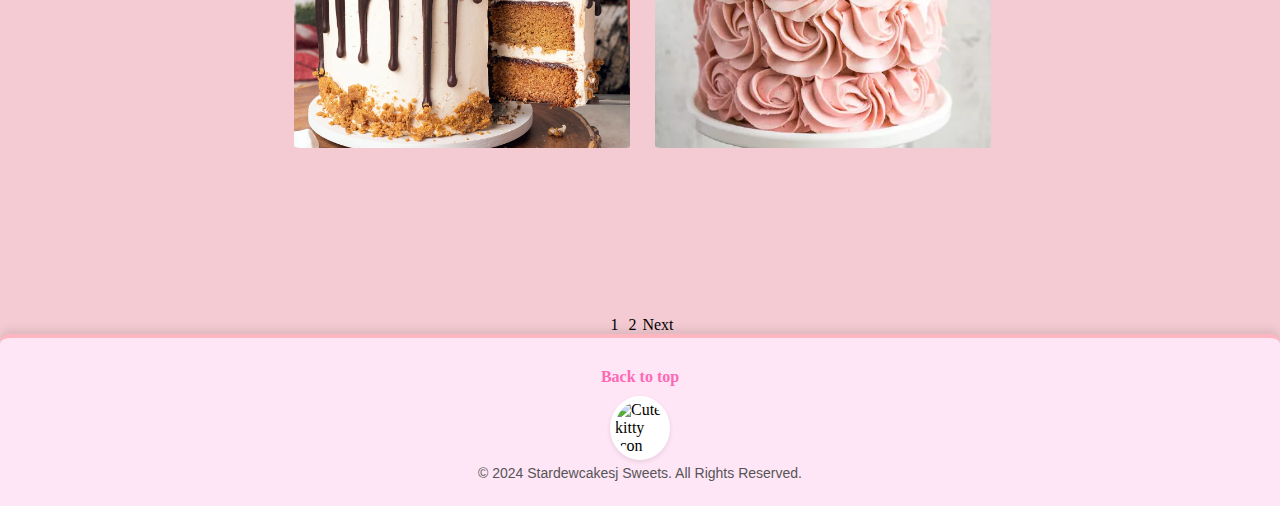
==== commit d5d5a25f: "implemented 4 different sections for the cake sizes and prices, rather simply having a normal unorga" ====
--- a/index.html
+++ b/index.html
@@ -9,24 +9,51 @@
 </head>
 <body>
     <div id="header-placeholder"></div>
-
-    <div class="image-grid">
-        <p><img src="./pics/oreo.jpeg" alt="orea">Tehe Price is $80<br> this is the new price </p>        
-        <p><img src="./pics/carrot.jpg" alt="girl">The Price is $80 <br> this is the new price</p>
-        <p><img src="./pics/smores.jpeg" alt="smores.jpeg"> The Price is $80?<br> this is the new price</p>
-        <p><img src="./pics/strawberry.jpg" alt="long">The Price is $80<br> this is the new price</p>
-        <p><img src="./pics/carrot.jpg" alt="girl">The Price is $80<br> this is the new price</p>
-        <p><img src="./pics/colorful.jpeg" alt="bunny">The Price is $80<br> this is the new price</p>
-        <p><img src="./pics/oreo.jpeg" alt="oreo">Tehe Price is $80<br> this is the new price</p>
-        <p><img src="./pics/smores.jpeg" alt="smores.jpeg">The Price is $80<br> this is the new price</p>
-        <p><img src="./pics/colorful.jpeg" alt="colorful.jpeg">The Price is $80<br> this is the new price</p>
-        <p><img src="./pics/colorful.jpeg" alt="colorful.jpeg">The Price is $80<br> this is the new price</p>
-        <p><img src="./pics/colorful.jpeg" alt="colorful.jpeg">The Price is $80<br> this is the new price</p>
-        <p><img src="./pics/carrot.jpg" alt="girl">The Price is $80<br> this is the new price</p>
-        <p><img src="./pics/oreo.jpeg" alt="oreo">Tehe Price is $80<br> this is the new price</p> 
-        <p><img src="./pics/carrot.jpg" alt="girl">The Price is $80<br> this is the new price</p>
-        <p><img src="./pics/oreo.jpeg" alt="oreo">Tehe Price is $80<br> this is the new price</p> 
-     </div>
+    <div class="cake-categories">
+        <section class="cake-section">
+            <h2>Lunchbox Cake</h2>
+            <p class="price">Starts at $35</p>
+            <div class="image-grid">
+                <img src="./pics/oreo.jpeg" alt="ore cake">
+                <img src="./pics/carrot.jpg" alt="carrot cake">
+                <img src="./pics/strawberry.jpg" alt="strawberry">
+                <img src="./pics/smores.jpeg" alt="smores">
+            </div>
+        </section>
+    
+        <section class="cake-section">
+            <h2>6" Single Layer</h2>
+            <p class="price">Starts at $95</p>
+            <div class="image-grid">
+                <img src="./pics/oreo.jpeg" alt="ore cake">
+                <img src="./pics/carrot.jpg" alt="carrot cake">
+                <img src="./pics/strawberry.jpg" alt="strawberry">
+                <img src="./pics/smores.jpeg" alt="smores">
+            </div>
+        </section>
+    
+        <section class="cake-section">
+            <h2>6" Double Layer</h2>
+            <p class="price">Starts at $135</p>
+            <div class="image-grid">
+                <img src="./pics/pink.jpeg" alt="ore cake">
+                <img src="./pics/smores.jpeg" alt="carrot cake">
+                <img src="./pics/strawberry.jpg" alt="strawberry">
+                <img src="./pics/oreo.jpeg" alt="smores">
+            </div>
+        </section>
+    
+        <section class="cake-section">
+            <h2>8" Double Layer</h2>
+            <p class="price">Starts at $165</p>
+            <div class="image-grid">
+                <img src="./pics/oreo.jpeg" alt="ore cake">
+                <img src="./pics/carrot.jpg" alt="carrot cake">
+                <img src="./pics/smores.jpeg" alt="strawberry">
+                <img src="./pics/pink.jpeg" alt="smores">
+            </div>
+        </section>
+    </div>
 
     <div class="page-numbers">
         <a id="one" href="index.html">1</a>
--- a/styles.css
+++ b/styles.css
@@ -172,4 +172,45 @@
     padding: 0px 4px 0px 4px;
     margin: 0;
     gap: 0;
+}
+
+
+/* lol */
+.cake-categories {
+    max-width: 1200px;
+    margin: 0 auto;
+    padding: 20px;
+}
+
+.cake-section {
+    margin-bottom: 40px;
+}
+
+.cake-section h2 {
+    font-family: 'Pacifico', cursive;
+    color: #ff4974;
+    margin-bottom: 10px;
+}
+
+.cake-section .price {
+    color: #666;
+    font-size: 1.1em;
+    margin-bottom: 20px;
+}
+
+.image-grid {
+    display: flex;
+    flex-wrap: wrap;
+    gap: 20px;
+    margin-top: 15px;
+}
+
+.image-grid img {
+    width: calc(33.333% - 14px);
+    border-radius: 10px;
+    transition: transform 0.3s ease;
+}
+
+.image-grid img:hover {
+    transform: scale(1.05);
 }--- a/header.css
+++ b/header.css
@@ -1,3 +1,13 @@
+:root{
+    --cottonB: rgb(133, 190, 240);
+    --pink: rgb(249, 201, 209); /* Hot Pink */
+}
+body, html {
+    background-color: rgb(244, 203, 210);
+    margin: 0;
+    padding: 0;
+    width: 100%;
+}
 header{
     background: linear-gradient(135deg, #fbd3e9, #bbf0f3);
     padding: 20px 0px;
@@ -8,14 +18,31 @@
     box-shadow: 0px 2px 5px rgba(0,0,0,0.1);
 
 }
+.navbar {
+    display: flex;
+    justify-content: center;
+    align-items: center;
+    padding: 0 20px;
+    width: 100%;
+    height: 50px;
+    position: relative;
+    box-sizing: border-box;
 
+}
+.nav-links {
+    position: absolute;
+    left: 50%;
+    transform: translateX(-50%);
+    display: flex;
+    gap: 30px;
+}
 nav ul{
     list-style: none;
     margin: 0;
     padding: 0;
     display: flex;
     justify-content: center;
-    gap: 30px;
+    /* gap: 30px; */
 }
 
 /* Navigation links */
@@ -32,4 +59,59 @@
     text-shadow: 0 2px 4px rgba(0, 0, 0, 0.2);
   }
 
-  +
+
+
+#bunnyPfp {
+    height: 33px;
+    cursor: pointer;
+  
+}
+
+
+/* Dropdown menu styles */
+.drop-down {
+    position: relative;
+    display: inline-block;
+}
+
+.dropdown a {
+    display: block;
+    color: black;
+    text-decoration: none;
+    padding: 10px 15px;
+}
+
+.dropdown .content {
+    background-color: white;
+    position: absolute;
+    min-width: 100px;
+    box-shadow: 2px 2px 5px black;
+    display: none;
+    z-index: 1;
+    left: -30px;
+   
+}
+
+.dropdown:hover .content {
+    display: block;
+ 
+   
+}
+.dropdown a:hover {
+    background-color: var(--cottonB);
+}
+
+/* Ensure dropdown content is properly positioned */
+.dropdown {
+    position: absolute;
+    right: 40px;
+    top: 50%;
+    transform: translateY(-50%);
+}
+
+
+
+
+
+
